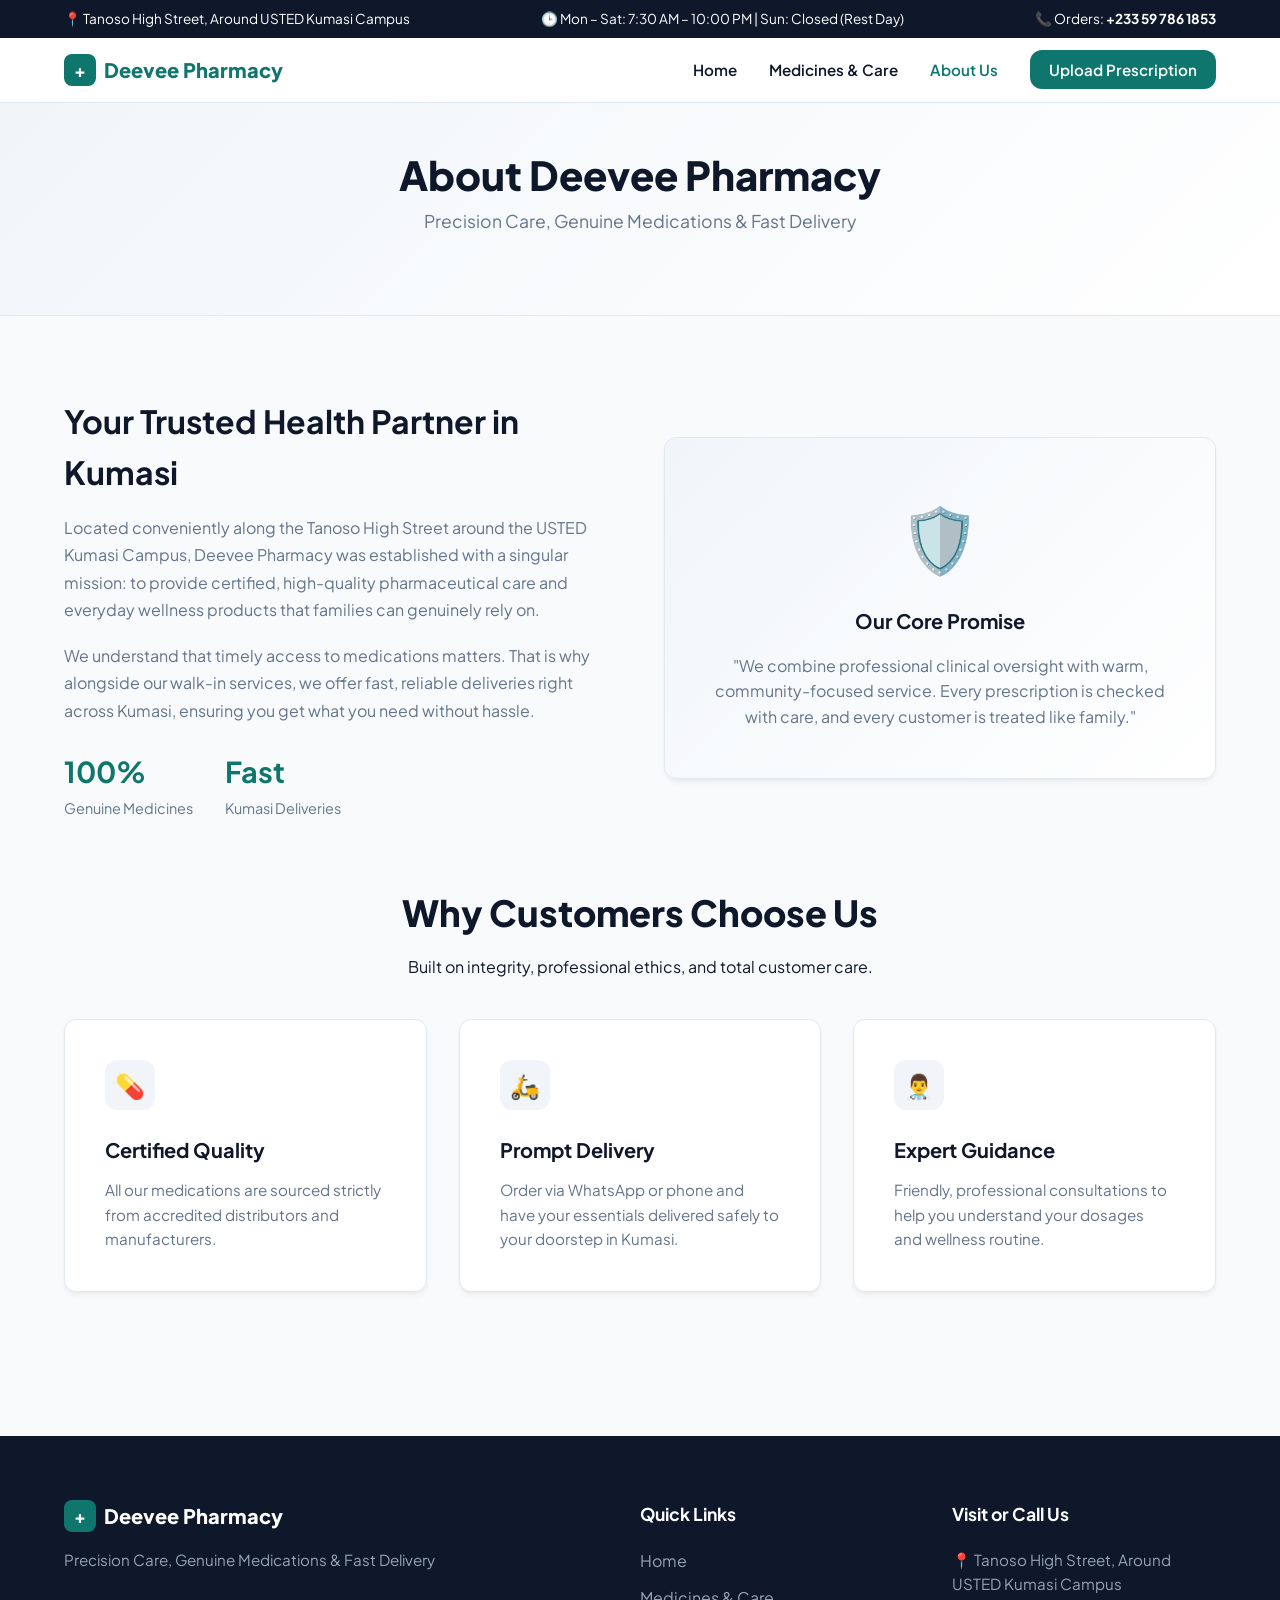
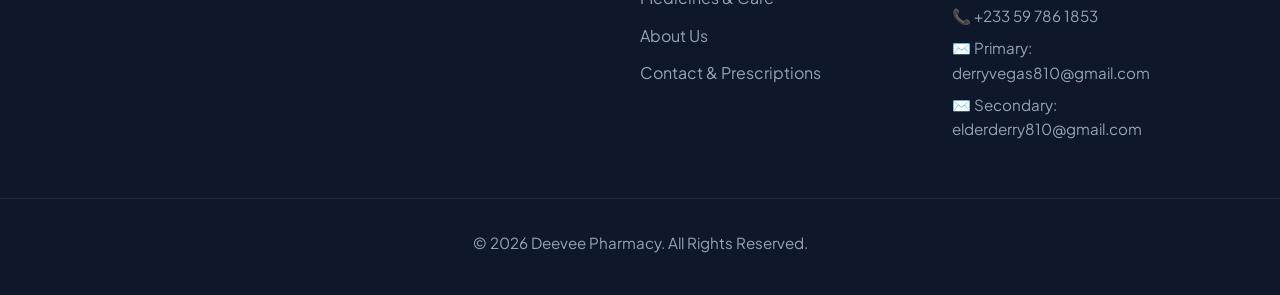
==== about.html @ 59d3642f "Add files via upload" ====
<!DOCTYPE html>
<html lang="en">
<head>
  <meta charset="UTF-8">
  <meta name="viewport" content="width=device-width, initial-scale=1.0">
  <title>About Us — {{BRAND}}</title>
  <!-- Google Fonts: Plus Jakarta Sans -->
  <link rel="preconnect" href="https://fonts.googleapis.com">
  <link rel="preconnect" href="https://fonts.gstatic.com" crossorigin>
  <link href="https://fonts.googleapis.com/css2?family=Plus+Jakarta+Sans:wght@400;500;600;700;800&display=swap" rel="stylesheet">
  <link rel="stylesheet" href="css/styles.css">
</head>
<body>

  <!-- Top Utility Bar -->
  <div class="top-bar">
    <div class="top-bar-inner">
      <span>📍 <span class="brand-location">Location</span></span>
      <span>🕒 <span class="brand-hours">Hours</span></span>
      <span>📞 Orders: <strong class="brand-phone">Phone</strong></span>
    </div>
  </div>

  <!-- Main Navigation -->
  <header>
    <nav class="navbar">
      <a href="index.html" class="logo">
        <span class="logo-icon">+</span>
        <span class="brand-name">Pharmacy Name</span>
      </a>
      <ul class="nav-links">
        <li><a href="index.html">Home</a></li>
        <li><a href="shop.html">Medicines & Care</a></li>
        <li><a href="about.html" class="active">About Us</a></li>
        <li><a href="contact.html" class="nav-cta">Upload Prescription</a></li>
      </ul>
    </nav>
  </header>

  <!-- Page Header -->
  <section class="hero" style="padding: 3rem 0; text-align: center;">
    <div class="container">
      <h1 style="font-size: 2.5rem; margin-bottom: 0.5rem;">About <span class="brand-name">Pharmacy Name</span></h1>
      <p class="brand-tagline" style="font-size: 1.1rem; color: var(--text-muted);">Dedicated to community health, professional care, and accessible wellness.</p>
    </div>
  </section>

  <!-- About Content Section -->
  <section class="section">
    <div class="container">
      <div style="display: grid; grid-template-columns: 1fr 1fr; gap: 3rem; align-items: center; margin-bottom: 4rem;">
        <div>
          <h2 style="margin-bottom: 1rem; font-size: 2rem;">Your Trusted Health Partner in Kumasi</h2>
          <p style="color: var(--text-muted); margin-bottom: 1.2rem; line-height: 1.7;">
            Located conveniently along the Tanoso High Street around the USTED Kumasi Campus, <span class="brand-name">Pharmacy Name</span> was established with a singular mission: to provide certified, high-quality pharmaceutical care and everyday wellness products that families can genuinely rely on.
          </p>
          <p style="color: var(--text-muted); margin-bottom: 1.5rem; line-height: 1.7;">
            We understand that timely access to medications matters. That is why alongside our walk-in services, we offer fast, reliable deliveries right across Kumasi, ensuring you get what you need without hassle.
          </p>
          <div style="display: flex; gap: 2rem;">
            <div>
              <h3 style="color: var(--primary-color); font-size: 1.8rem; margin-bottom: 0.2rem;">100%</h3>
              <p style="font-size: 0.9rem; color: var(--text-muted);">Genuine Medicines</p>
            </div>
            <div>
              <h3 style="color: var(--primary-color); font-size: 1.8rem; margin-bottom: 0.2rem;">Fast</h3>
              <p style="font-size: 0.9rem; color: var(--text-muted);">Kumasi Deliveries</p>
            </div>
          </div>
        </div>
        <div class="feature-card" style="padding: 3rem; text-align: center; background: linear-gradient(135deg, var(--bg-tint), var(--white));">
          <div style="font-size: 4rem; margin-bottom: 1rem;">🛡️</div>
          <h3 style="margin-bottom: 1rem;">Our Core Promise</h3>
          <p style="color: var(--text-muted); line-height: 1.6;">
            "We combine professional clinical oversight with warm, community-focused service. Every prescription is checked with care, and every customer is treated like family."
          </p>
        </div>
      </div>

      <!-- Values Grid -->
      <div class="section-header" style="text-align: center; margin-bottom: 2.5rem;">
        <h2>Why Customers Choose Us</h2>
        <p>Built on integrity, professional ethics, and total customer care.</p>
      </div>

      <div class="grid-3">
        <div class="feature-card">
          <div class="icon-box">💊</div>
          <h3>Certified Quality</h3>
          <p style="color: var(--text-muted); font-size: 0.95rem;">All our medications are sourced strictly from accredited distributors and manufacturers.</p>
        </div>
        <div class="feature-card">
          <div class="icon-box">🛵</div>
          <h3>Prompt Delivery</h3>
          <p style="color: var(--text-muted); font-size: 0.95rem;">Order via WhatsApp or phone and have your essentials delivered safely to your doorstep in Kumasi.</p>
        </div>
        <div class="feature-card">
          <div class="icon-box">👨‍⚕️</div>
          <h3>Expert Guidance</h3>
          <p style="color: var(--text-muted); font-size: 0.95rem;">Friendly, professional consultations to help you understand your dosages and wellness routine.</p>
        </div>
      </div>
    </div>
  </section>

  <!-- Professional Footer -->
  <footer>
    <div class="container footer-grid">
      <div>
        <div class="logo footer-logo">
          <span class="logo-icon">+</span>
          <span class="brand-name">Pharmacy Name</span>
        </div>
        <p class="brand-tagline">Precision Care, Genuine Medications & Fast Delivery</p>
      </div>
      <div>
        <h4>Quick Links</h4>
        <ul>
          <li><a href="index.html">Home</a></li>
          <li><a href="shop.html">Medicines & Care</a></li>
          <li><a href="about.html">About Us</a></li>
          <li><a href="contact.html">Contact & Prescriptions</a></li>
        </ul>
      </div>
      <div>
        <h4>Visit or Call Us</h4>
        <p>📍 <span class="brand-location">Location</span></p>
        <p>📞 <span class="brand-phone">Phone</span></p>
        <p>✉️ Primary: <a href="mailto:derryvegas810@gmail.com" style="color: inherit; text-decoration: none;"><span class="brand-email-primary">Email</span></a></p>
        <p>✉️ Secondary: <a href="mailto:elderderry810@gmail.com" style="color: inherit; text-decoration: none;"><span class="brand-email-secondary">Email</span></a></p>
      </div>
    </div>
    <div class="footer-bottom">
      <p>&copy; <span class="brand-year">2026</span> <span class="brand-name">Pharmacy Name</span>. All Rights Reserved.</p>
    </div>
  </footer>

  <script src="js/config.js"></script>
</body>
</html>
---- css/styles.css ----
/* ==========================================
   AGENCY-GRADE PHARMACY TEMPLATE STYLES
   ========================================== */

:root {
  --primary-color: #0f766e;
  --accent-color: #14b8a6;
  --text-dark: #0f172a;
  --text-muted: #64748b;
  --bg-light: #f8fafc;
  --bg-tint: #f1f5f9;
  --white: #ffffff;
  --border: #e2e8f0;
  --radius: 12px;
  --shadow: 0 4px 6px -1px rgba(0, 0, 0, 0.05), 0 2px 4px -2px rgba(0, 0, 0, 0.05);
}

* {
  margin: 0;
  padding: 0;
  box-sizing: border-box;
}

body {
  font-family: 'Plus Jakarta Sans', sans-serif;
  color: var(--text-dark);
  background-color: var(--bg-light);
  line-height: 1.6;
}

a {
  text-decoration: none;
  color: inherit;
}

ul {
  list-style: none;
}

.container {
  width: 100%;
  max-width: 1200px;
  margin: 0 auto;
  padding: 0 1.5rem;
}

/* Top Utility Bar */
.top-bar {
  background-color: var(--text-dark);
  color: var(--white);
  font-size: 0.85rem;
  padding: 0.5rem 0;
}

.top-bar-inner {
  max-width: 1200px;
  margin: 0 auto;
  padding: 0 1.5rem;
  display: flex;
  justify-content: space-between;
  align-items: center;
  flex-wrap: wrap;
  gap: 1rem;
}

/* Main Navigation */
header {
  background-color: rgba(255, 255, 255, 0.95);
  backdrop-filter: blur(10px);
  border-bottom: 1px solid var(--border);
  position: sticky;
  top: 0;
  z-index: 1000;
}

.navbar {
  max-width: 1200px;
  margin: 0 auto;
  padding: 1rem 1.5rem;
  display: flex;
  justify-content: space-between;
  align-items: center;
}

.logo {
  display: flex;
  align-items: center;
  gap: 0.5rem;
  font-weight: 800;
  font-size: 1.25rem;
  color: var(--primary-color);
}

.logo-icon {
  background: var(--primary-color);
  color: var(--white);
  width: 32px;
  height: 32px;
  display: flex;
  align-items: center;
  justify-content: center;
  border-radius: 8px;
  font-size: 1.1rem;
}

.nav-links {
  display: flex;
  align-items: center;
  gap: 2rem;
}

.nav-links a {
  font-weight: 600;
  font-size: 0.95rem;
  color: var(--text-dark);
  transition: color 0.2s;
}

.nav-links a:hover,
.nav-links a.active {
  color: var(--primary-color);
}

.nav-cta {
  background-color: var(--primary-color);
  color: var(--white) !important;
  padding: 0.6rem 1.2rem;
  border-radius: var(--radius);
  transition: opacity 0.2s;
}

.nav-cta:hover {
  opacity: 0.9;
}

/* Hero Section */
.hero {
  padding: 5rem 0;
  background: linear-gradient(135deg, var(--bg-tint) 0%, var(--white) 100%);
  border-bottom: 1px solid var(--border);
}

.hero-grid {
  display: grid;
  grid-template-columns: 1fr 1fr;
  gap: 4rem;
  align-items: center;
}

.hero h1 {
  font-size: 3rem;
  font-weight: 800;
  line-height: 1.2;
  margin-bottom: 1.2rem;
  color: var(--text-dark);
}

.hero p {
  font-size: 1.15rem;
  color: var(--text-muted);
  margin-bottom: 2rem;
}

.btn {
  display: inline-block;
  padding: 0.8rem 1.8rem;
  border-radius: var(--radius);
  font-weight: 700;
  font-size: 1rem;
  transition: all 0.2s;
  cursor: pointer;
  border: none;
}

.btn-primary {
  background-color: var(--primary-color);
  color: var(--white);
}

.btn-primary:hover {
  opacity: 0.9;
  transform: translateY(-1px);
}

.btn-outline {
  background-color: transparent;
  color: var(--primary-color);
  border: 2px solid var(--primary-color);
  margin-left: 1rem;
}

.btn-outline:hover {
  background-color: var(--primary-color);
  color: var(--white);
}

/* Sections & Cards */
.section {
  padding: 5rem 0;
}

.section-header {
  text-align: center;
  max-width: 700px;
  margin: 0 auto 3rem auto;
}

.section-header h2 {
  font-size: 2.25rem;
  font-weight: 800;
  margin-bottom: 0.75rem;
}

.grid-3 {
  display: grid;
  grid-template-columns: repeat(auto-fit, minmax(300px, 1fr));
  gap: 2rem;
}

.feature-card {
  background: var(--white);
  padding: 2.5rem;
  border-radius: var(--radius);
  border: 1px solid var(--border);
  box-shadow: var(--shadow);
  transition: transform 0.2s, box-shadow 0.2s;
}

.feature-card:hover {
  transform: translateY(-4px);
  box-shadow: 0 10px 15px -3px rgba(0, 0, 0, 0.05);
}

.icon-box {
  width: 50px;
  height: 50px;
  background: var(--bg-tint);
  color: var(--primary-color);
  border-radius: 12px;
  display: flex;
  align-items: center;
  justify-content: center;
  font-size: 1.5rem;
  margin-bottom: 1.5rem;
}

.feature-card h3 {
  font-size: 1.25rem;
  font-weight: 700;
  margin-bottom: 0.75rem;
}

/* Footer */
footer {
  background-color: var(--text-dark);
  color: var(--white);
  padding: 4rem 0 2rem 0;
  margin-top: 4rem;
}

.footer-grid {
  display: grid;
  grid-template-columns: 2fr 1fr 1fr;
  gap: 3rem;
  margin-bottom: 3rem;
}

.footer-logo {
  color: var(--white);
  margin-bottom: 1rem;
}

footer p {
  color: #94a3b8;
  font-size: 0.95rem;
  margin-bottom: 0.5rem;
}

footer h4 {
  font-size: 1.1rem;
  font-weight: 700;
  margin-bottom: 1.2rem;
  color: var(--white);
}

footer ul li {
  margin-bottom: 0.75rem;
}

footer ul li a {
  color: #94a3b8;
  transition: color 0.2s;
}

footer ul li a:hover {
  color: var(--white);
}

.footer-bottom {
  text-align: center;
  padding-top: 2rem;
  border-top: 1px solid #1e293b;
  font-size: 0.9rem;
  color: #94a3b8;
}
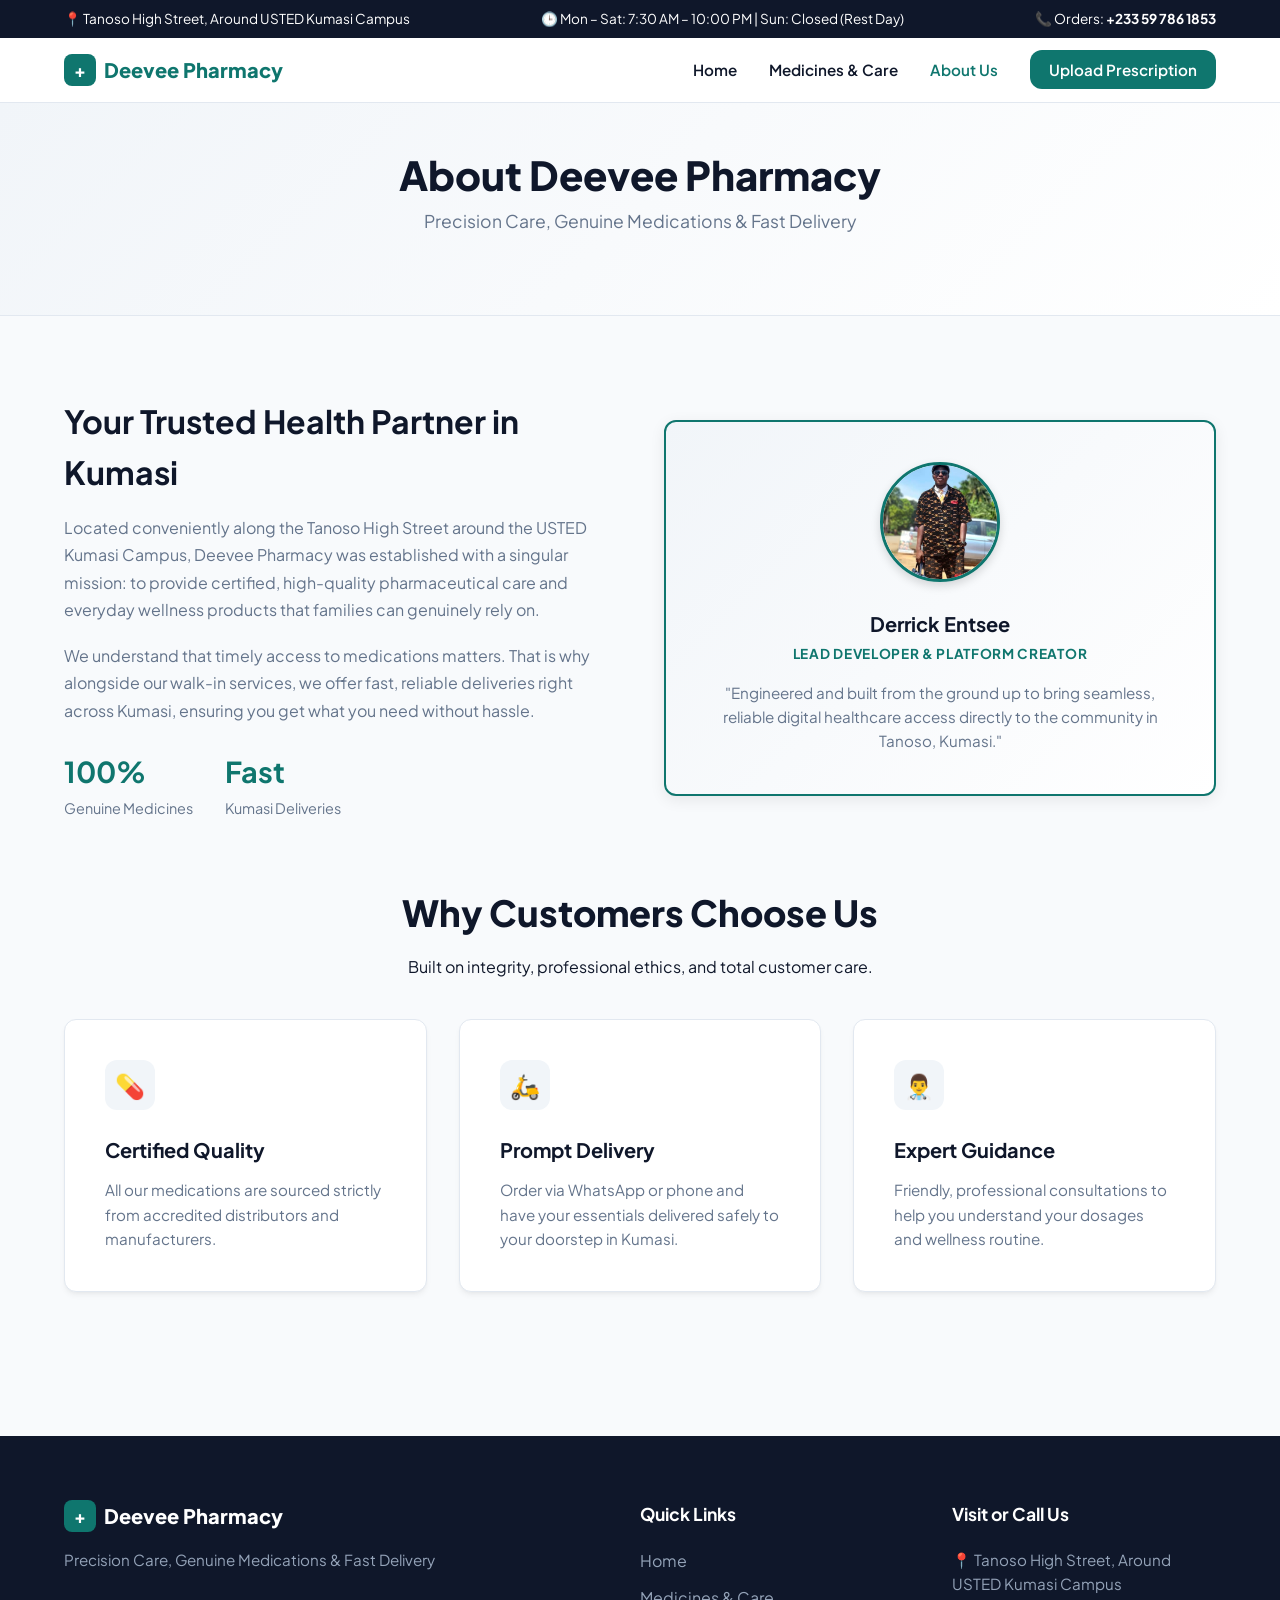
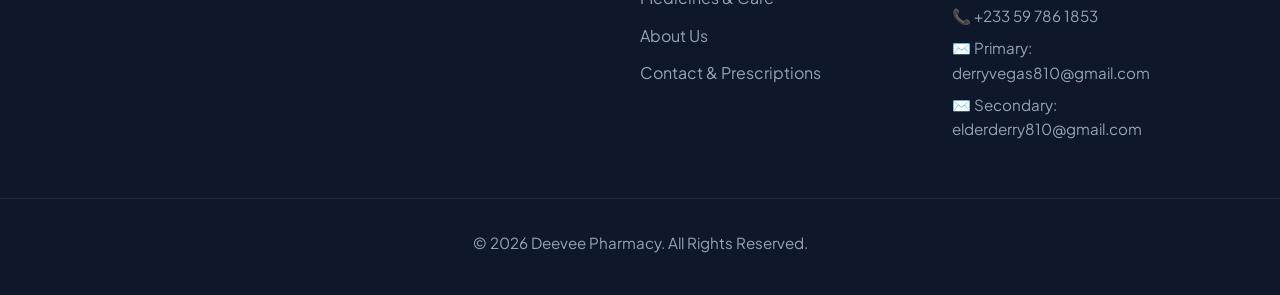
==== commit 39b07f60: "Update about.html" ====
--- a/about.html
+++ b/about.html
@@ -68,11 +68,16 @@
             </div>
           </div>
         </div>
-        <div class="feature-card" style="padding: 3rem; text-align: center; background: linear-gradient(135deg, var(--bg-tint), var(--white));">
-          <div style="font-size: 4rem; margin-bottom: 1rem;">🛡️</div>
-          <h3 style="margin-bottom: 1rem;">Our Core Promise</h3>
-          <p style="color: var(--text-muted); line-height: 1.6;">
-            "We combine professional clinical oversight with warm, community-focused service. Every prescription is checked with care, and every customer is treated like family."
+        
+        <!-- Creator Proof Card with PHOTO2.jpeg -->
+        <div class="feature-card" style="padding: 2.5rem; text-align: center; background: linear-gradient(135deg, var(--bg-tint), var(--white)); border: 2px solid var(--primary-color); box-shadow: 0 4px 15px rgba(0,0,0,0.08);">
+          <div style="margin-bottom: 1.2rem;">
+            <img src="PHOTO2.jpeg" alt="Derrick Entsee" style="width: 120px; height: 120px; border-radius: 50%; object-fit: cover; border: 3px solid var(--primary-color); box-shadow: 0 4px 10px rgba(0,0,0,0.15);">
+          </div>
+          <h3 style="margin-bottom: 0.2rem; color: var(--text-main);">Derrick Entsee</h3>
+          <p style="font-size: 0.85rem; color: var(--primary-color); font-weight: 700; text-transform: uppercase; letter-spacing: 0.05em; margin-bottom: 1rem;">Lead Developer & Platform Creator</p>
+          <p style="color: var(--text-muted); line-height: 1.6; font-size: 0.95rem;">
+            "Engineered and built from the ground up to bring seamless, reliable digital healthcare access directly to the community in Tanoso, Kumasi."
           </p>
         </div>
       </div>
@@ -137,4 +142,4 @@
 
   <script src="js/config.js"></script>
 </body>
-</html>+</html>
